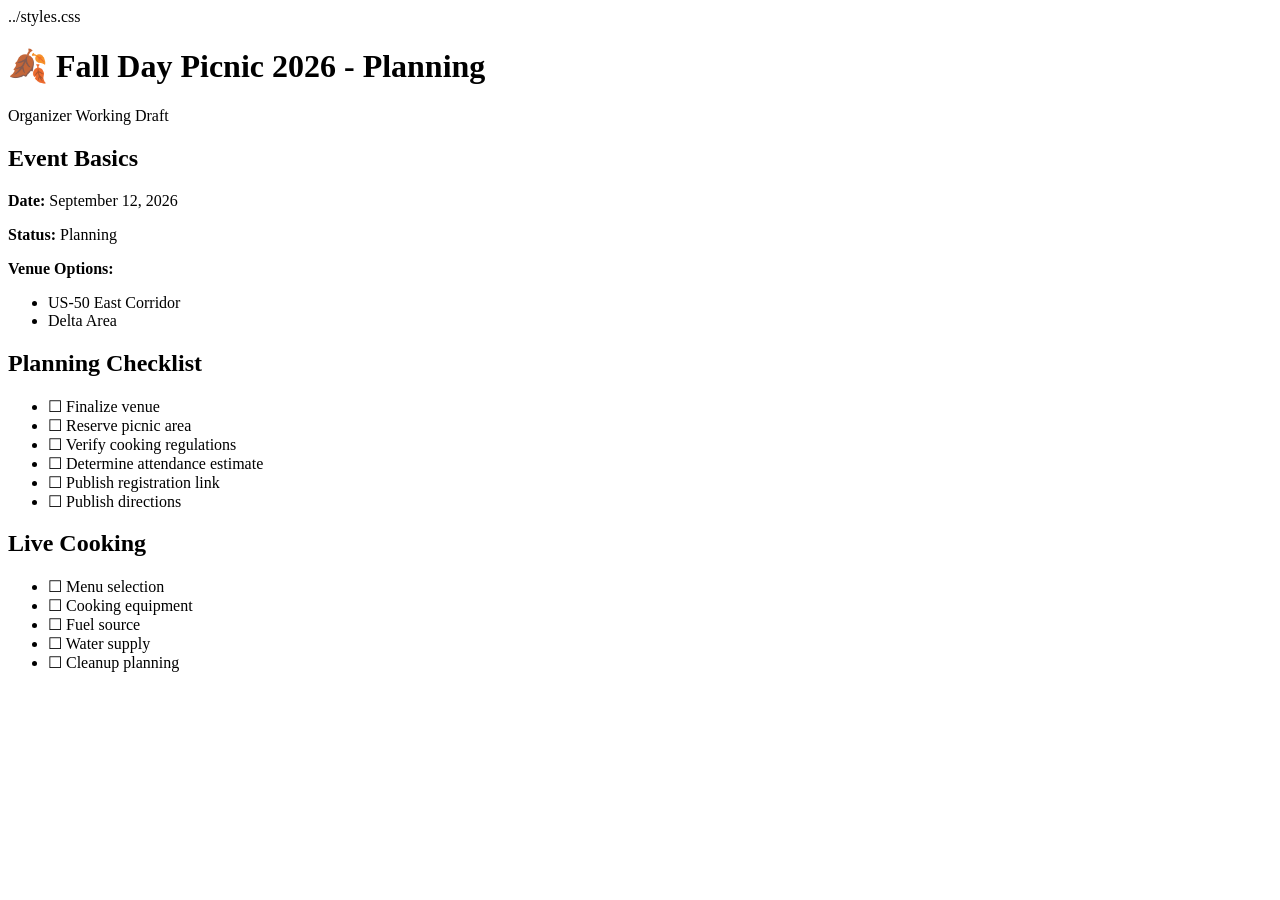
==== events/fall-2026-planning.html @ 95e44ed2 "Add fall picnic planning and public event pages" ====
<!DOCTYPE html>
<html lang="en">
<head>
<meta charset="UTF-8">
<meta name="viewport" content="width=device-width, initial-scale=1">
<title>Fall Day Picnic 2026 Planning | Namma Folsom</title>
../styles.css
</head>

<body>

<div class="header">
    <h1>🍂 Fall Day Picnic 2026 - Planning</h1>
    <p>Organizer Working Draft</p>
</div>

<div class="content">

<div class="event-card">

<h2>Event Basics</h2>

<p><strong>Date:</strong> September 12, 2026</p>

<p><strong>Status:</strong> Planning</p>

<p><strong>Venue Options:</strong></p>

<ul>
<li>US-50 East Corridor</li>
<li>Delta Area</li>
</ul>

</div>

<div class="event-card">

<h2>Planning Checklist</h2>

<ul>
<li>☐ Finalize venue</li>
<li>☐ Reserve picnic area</li>
<li>☐ Verify cooking regulations</li>
<li>☐ Determine attendance estimate</li>
<li>☐ Publish registration link</li>
<li>☐ Publish directions</li>
</ul>

</div>

<div class="event-card">

<h2>Live Cooking</h2>

<ul>
<li>☐ Menu selection</li>
<li>☐ Cooking equipment</li>
<li>☐ Fuel source</li>
<li>☐ Water supply</li>
<li>☐ Cleanup planning</li>
</ul>

</div>

</div>

</body>
</html>
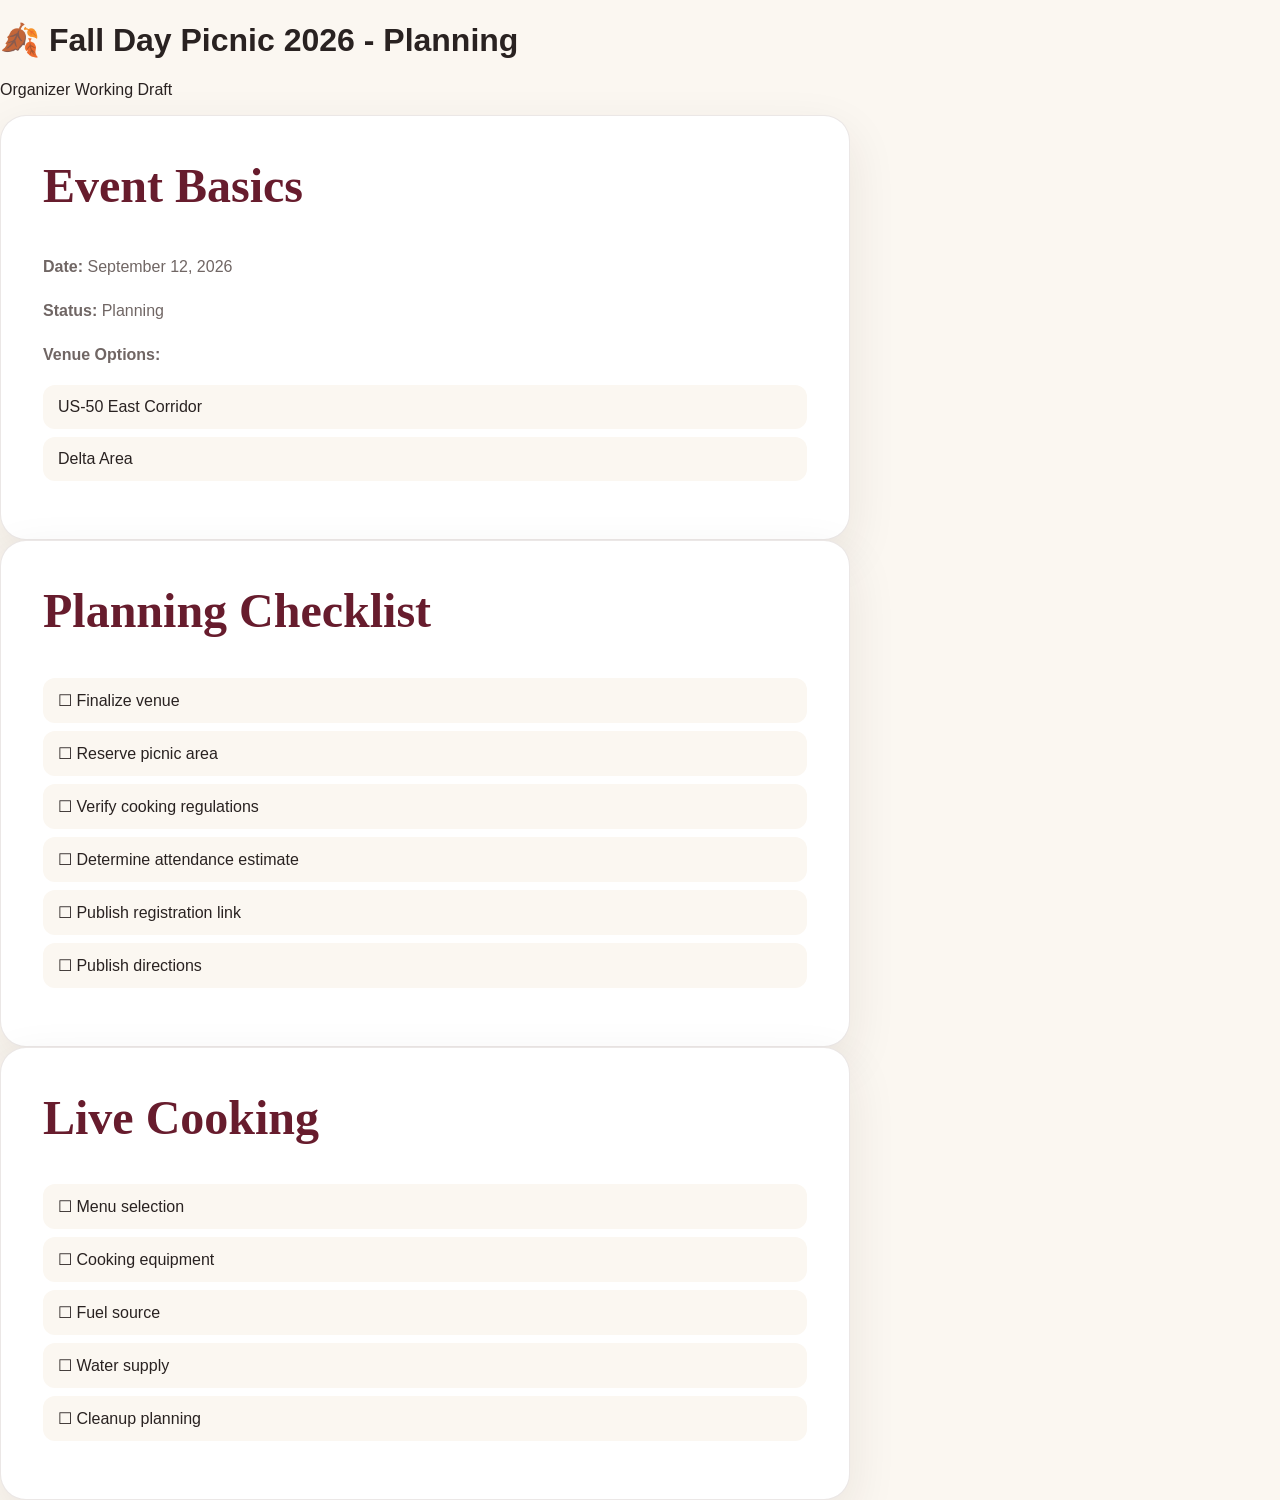
==== commit b86d5c0f: "Fix planning page stylesheet tag" ====
--- a/events/fall-2026-planning.html
+++ b/events/fall-2026-planning.html
@@ -4,7 +4,7 @@
 <meta charset="UTF-8">
 <meta name="viewport" content="width=device-width, initial-scale=1">
 <title>Fall Day Picnic 2026 Planning | Namma Folsom</title>
-../styles.css
+<link rel="stylesheet" href="../styles.css">
 </head>
 
 <body>
--- a/styles.css
+++ b/styles.css
@@ -0,0 +1,947 @@
+/* ========================================
+   Namma Folsom — Modern Community Design
+   ======================================== */
+
+* {
+    box-sizing: border-box;
+}
+
+html {
+    scroll-behavior: smooth;
+}
+
+:root {
+    --wine: #671c2d;
+    --wine-dark: #42101d;
+    --wine-light: #8b3044;
+
+    --gold: #e9a83b;
+    --gold-soft: #ffd98d;
+
+    --cream: #fbf7f1;
+    --cream-dark: #f2e9dd;
+
+    --green: #536b59;
+
+    --text: #292221;
+    --muted: #706664;
+
+    --white: #ffffff;
+
+    --border: rgba(88, 57, 48, 0.12);
+
+    --shadow:
+        0 18px 50px rgba(60, 28, 25, 0.09);
+}
+
+
+/* ========================================
+   Global
+   ======================================== */
+
+body {
+    margin: 0;
+
+    background: var(--cream);
+
+    color: var(--text);
+
+    font-family:
+        Inter,
+        -apple-system,
+        BlinkMacSystemFont,
+        "Segoe UI",
+        sans-serif;
+}
+
+a {
+    color: inherit;
+}
+
+
+/* ========================================
+   Navigation
+   ======================================== */
+
+.top-nav {
+    position: sticky;
+
+    top: 0;
+
+    z-index: 1000;
+
+    background: rgba(251, 247, 241, 0.92);
+
+    backdrop-filter: blur(18px);
+
+    border-bottom: 1px solid var(--border);
+}
+
+.nav-inner {
+    max-width: 1200px;
+
+    margin: 0 auto;
+
+    padding: 14px 28px;
+
+    display: flex;
+
+    align-items: center;
+
+    justify-content: space-between;
+
+    gap: 30px;
+}
+
+.nav-brand {
+    display: flex;
+
+    align-items: center;
+
+    gap: 11px;
+
+    font-weight: 750;
+
+    cursor: pointer;
+
+    white-space: nowrap;
+}
+
+.nav-mark {
+    width: 38px;
+    height: 38px;
+
+    border-radius: 12px;
+
+    display: grid;
+
+    place-items: center;
+
+    background: var(--wine);
+
+    color: white;
+
+    font-family: Georgia, serif;
+
+    font-size: 0.88rem;
+
+    box-shadow:
+        0 6px 18px rgba(103, 28, 45, 0.18);
+}
+
+.nav-events {
+    display: flex;
+
+    align-items: center;
+
+    gap: 12px;
+
+    min-width: 0;
+}
+
+.nav-label {
+    color: var(--muted);
+
+    font-size: 0.78rem;
+
+    text-transform: uppercase;
+
+    font-weight: 700;
+
+    letter-spacing: 1.2px;
+}
+
+#eventList {
+    display: flex;
+
+    align-items: center;
+
+    gap: 5px;
+
+    padding: 0;
+
+    margin: 0;
+
+    list-style: none;
+}
+
+#eventList li {
+    padding: 8px 10px;
+
+    border-radius: 999px;
+
+    cursor: pointer;
+
+    font-size: 0.82rem;
+
+    color: #5c5350;
+
+    transition:
+        background 0.2s ease,
+        color 0.2s ease;
+}
+
+#eventList li:hover {
+    color: var(--wine);
+
+    background: var(--cream-dark);
+}
+
+
+/* ========================================
+   Hero
+   ======================================== */
+
+.hero {
+    position: relative;
+
+    overflow: hidden;
+
+    min-height: 540px;
+
+    display: flex;
+
+    align-items: center;
+
+    background:
+        linear-gradient(
+            135deg,
+            #46101f 0%,
+            #6d1d31 55%,
+            #882f3b 100%
+        );
+
+    color: white;
+}
+
+.hero::after {
+    content: "";
+
+    position: absolute;
+
+    inset: 0;
+
+    background-image:
+        radial-gradient(
+            rgba(255, 255, 255, 0.05) 1px,
+            transparent 1px
+        );
+
+    background-size: 25px 25px;
+
+    pointer-events: none;
+}
+
+.hero-content {
+    position: relative;
+
+    z-index: 2;
+
+    width: 100%;
+
+    max-width: 1200px;
+
+    margin: 0 auto;
+
+    padding: 80px 28px 88px;
+}
+
+
+/* ========================================
+   Kannada Branding
+   ======================================== */
+
+.kannada-title {
+    display: inline-block;
+
+    margin-bottom: 22px;
+
+    padding: 10px 20px 12px;
+
+    border: 1px solid rgba(255, 217, 141, 0.55);
+
+    border-radius: 999px;
+
+    background: rgba(255, 217, 141, 0.12);
+
+    color: #ffe4a9;
+
+    font-family:
+        "Noto Sans Kannada",
+        "Tunga",
+        sans-serif;
+
+    font-size: clamp(1.65rem, 3vw, 2.4rem);
+
+    line-height: 1.35;
+
+    font-weight: 700;
+
+    letter-spacing: 0;
+
+    box-shadow:
+        inset 0 0 25px rgba(255, 211, 116, 0.05);
+}
+
+.hero-kicker {
+    margin: 0 0 11px;
+
+    color: var(--gold-soft);
+
+    font-size: 0.85rem;
+
+    font-weight: 700;
+
+    text-transform: uppercase;
+
+    letter-spacing: 2.2px;
+}
+
+.hero h1 {
+    max-width: 800px;
+
+    margin: 0;
+
+    font-family:
+        Georgia,
+        "Times New Roman",
+        serif;
+
+    font-size: clamp(3rem, 6.5vw, 5.8rem);
+
+    line-height: 0.98;
+
+    font-weight: 500;
+
+    letter-spacing: -2px;
+}
+
+.hero h1 span {
+    display: block;
+
+    color: #f5c76c;
+}
+
+.hero-description {
+    max-width: 650px;
+
+    margin: 26px 0 0;
+
+    font-size: 1.12rem;
+
+    line-height: 1.7;
+
+    color: rgba(255, 255, 255, 0.78);
+}
+
+
+/* ========================================
+   Hero buttons
+   ======================================== */
+
+.hero-actions {
+    display: flex;
+
+    flex-wrap: wrap;
+
+    gap: 12px;
+
+    margin-top: 32px;
+}
+
+.primary-btn,
+.secondary-btn {
+    border-radius: 999px;
+
+    padding: 14px 22px;
+
+    font-size: 0.95rem;
+
+    font-weight: 700;
+
+    text-decoration: none;
+
+    cursor: pointer;
+
+    transition:
+        transform 0.2s ease,
+        background 0.2s ease,
+        box-shadow 0.2s ease;
+}
+
+.primary-btn {
+    background: var(--gold);
+
+    color: #3c260b;
+
+    border: 1px solid var(--gold);
+
+    box-shadow:
+        0 10px 26px rgba(233, 168, 59, 0.24);
+}
+
+.primary-btn:hover {
+    transform: translateY(-2px);
+
+    box-shadow:
+        0 15px 34px rgba(233, 168, 59, 0.32);
+}
+
+.secondary-btn {
+    background: rgba(255, 255, 255, 0.06);
+
+    border: 1px solid rgba(255, 255, 255, 0.25);
+
+    color: white;
+}
+
+.secondary-btn:hover {
+    background: rgba(255, 255, 255, 0.13);
+}
+
+
+/* ========================================
+   Decorative background
+   ======================================== */
+
+.hero-glow {
+    position: absolute;
+
+    border-radius: 50%;
+
+    filter: blur(2px);
+}
+
+.hero-glow-one {
+    width: 420px;
+    height: 420px;
+
+    right: -100px;
+    top: -100px;
+
+    background:
+        rgba(233, 168, 59, 0.11);
+}
+
+.hero-glow-two {
+    width: 330px;
+    height: 330px;
+
+    right: 200px;
+    bottom: -220px;
+
+    background:
+        rgba(255, 255, 255, 0.05);
+}
+
+
+/* ========================================
+   Main content
+   ======================================== */
+
+.main-content {
+    max-width: 1200px;
+
+    margin: 0 auto;
+
+    padding: 75px 28px 90px;
+}
+
+
+/* ========================================
+   Welcome
+   ======================================== */
+
+.welcome-section {
+    max-width: 750px;
+
+    margin-bottom: 75px;
+}
+
+.welcome-section .eyebrow,
+.section-heading .eyebrow {
+    display: inline-block;
+
+    color: var(--wine);
+
+    font-size: 0.75rem;
+
+    font-weight: 800;
+
+    text-transform: uppercase;
+
+    letter-spacing: 2px;
+
+    margin-bottom: 9px;
+}
+
+.welcome-section h2,
+.section-heading h2 {
+    margin: 0 0 18px;
+
+    font-family:
+        Georgia,
+        "Times New Roman",
+        serif;
+
+    font-size: clamp(2.2rem, 4vw, 3.4rem);
+
+    font-weight: 500;
+
+    color: var(--text);
+
+    letter-spacing: -1px;
+}
+
+.welcome-section p,
+.section-heading p {
+    font-size: 1.05rem;
+
+    color: var(--muted);
+
+    line-height: 1.8;
+}
+
+
+/* ========================================
+   Upcoming Events
+   ======================================== */
+
+.section-heading {
+    margin-bottom: 30px;
+}
+
+.section-heading p {
+    max-width: 650px;
+
+    margin-bottom: 0;
+}
+
+.event-grid {
+    display: grid;
+
+    grid-template-columns:
+        repeat(2, minmax(0, 1fr));
+
+    gap: 18px;
+}
+
+
+/* ========================================
+   Modern cards
+   ======================================== */
+
+.calendar-card {
+    position: relative;
+
+    min-height: 310px;
+
+    padding: 29px;
+
+    border: 1px solid var(--border);
+
+    border-radius: 24px;
+
+    background: rgba(255, 255, 255, 0.78);
+
+    box-shadow:
+        0 7px 28px rgba(60, 28, 25, 0.04);
+
+    transition:
+        transform 0.25s ease,
+        box-shadow 0.25s ease,
+        border 0.25s ease;
+}
+
+.calendar-card:hover {
+    transform: translateY(-5px);
+
+    border-color: rgba(103, 28, 45, 0.2);
+
+    box-shadow: var(--shadow);
+}
+
+.calendar-card.featured-event {
+    background:
+        linear-gradient(
+            145deg,
+            #fffdfa,
+            #f8eee3
+        );
+
+    border-color: rgba(233, 168, 59, 0.38);
+}
+
+.event-icon {
+    font-size: 2.5rem;
+
+    margin-bottom: 18px;
+}
+
+.event-status {
+    position: absolute;
+
+    top: 28px;
+    right: 28px;
+
+    padding: 6px 10px;
+
+    border-radius: 999px;
+
+    background: #f6dfad;
+
+    color: #704711;
+
+    font-size: 0.68rem;
+
+    font-weight: 800;
+
+    text-transform: uppercase;
+
+    letter-spacing: 0.8px;
+}
+
+.event-status.planning {
+    color: #496050;
+
+    background: #e7eee6;
+}
+
+.calendar-card h3 {
+    margin: 0 0 8px;
+
+    font-family:
+        Georgia,
+        "Times New Roman",
+        serif;
+
+    color: var(--text);
+
+    font-size: 1.55rem;
+
+    font-weight: 600;
+}
+
+.calendar-card p {
+    color: var(--muted);
+
+    line-height: 1.65;
+}
+
+.calendar-card .event-date {
+    color: var(--wine);
+
+    font-size: 0.9rem;
+
+    font-weight: 700;
+}
+
+.event-link {
+    display: inline-block;
+
+    margin-top: 9px;
+
+    color: var(--wine);
+
+    text-decoration: none;
+
+    font-weight: 750;
+}
+
+.event-link:hover {
+    text-decoration: underline;
+}
+
+.coming-soon {
+    display: inline-block;
+
+    margin-top: 12px;
+
+    color: #928783;
+
+    font-size: 0.85rem;
+
+    font-weight: 650;
+}
+
+
+/* ========================================
+   RSVP
+   ======================================== */
+
+.rsvp-btn {
+    display: inline-block;
+
+    margin-top: 15px;
+
+    padding: 11px 18px;
+
+    border-radius: 999px;
+
+    background: var(--wine);
+
+    color: white;
+
+    text-decoration: none;
+
+    font-weight: 700;
+
+    font-size: 0.88rem;
+
+    transition:
+        transform 0.2s ease,
+        background 0.2s ease;
+}
+
+.rsvp-btn:hover {
+    background: var(--wine-dark);
+
+    transform: translateY(-1px);
+}
+
+
+/* ========================================
+   Individual Event Page/Card
+   ======================================== */
+
+.event-card {
+    max-width: 850px;
+
+    padding: 42px;
+
+    background: white;
+
+    border: 1px solid var(--border);
+
+    border-radius: 26px;
+
+    box-shadow: var(--shadow);
+}
+
+.event-card h2 {
+    margin-top: 0;
+
+    color: var(--wine);
+
+    font-family: Georgia, serif;
+
+    font-size: clamp(2rem, 4vw, 3rem);
+}
+
+.event-card h3 {
+    margin-top: 30px;
+
+    color: var(--green);
+}
+
+.event-card p {
+    color: var(--muted);
+
+    line-height: 1.75;
+}
+
+.event-card ul {
+    padding: 0;
+
+    list-style: none;
+}
+
+.event-card li {
+    padding: 13px 15px;
+
+    margin: 8px 0;
+
+    background: var(--cream);
+
+    border-radius: 12px;
+}
+
+
+/* ========================================
+   Forms
+   ======================================== */
+
+input,
+textarea,
+select {
+    width: 100%;
+
+    max-width: 550px;
+
+    padding: 12px 13px;
+
+    border: 1px solid #d9cdc2;
+
+    border-radius: 10px;
+
+    background: white;
+
+    font: inherit;
+}
+
+input:focus,
+textarea:focus,
+select:focus {
+    outline: none;
+
+    border-color: var(--gold);
+
+    box-shadow:
+        0 0 0 3px rgba(233, 168, 59, 0.14);
+}
+
+button {
+    font-family: inherit;
+}
+
+
+/* ========================================
+   Footer
+   ======================================== */
+
+.footer {
+    border-top: 1px solid var(--border);
+
+    background: #f4ece3;
+}
+
+.footer-inner {
+    max-width: 1200px;
+
+    margin: 0 auto;
+
+    padding: 35px 28px;
+
+    display: flex;
+
+    justify-content: space-between;
+
+    align-items: center;
+
+    gap: 25px;
+}
+
+.footer strong {
+    display: block;
+
+    color: var(--wine);
+
+    font-size: 1.15rem;
+}
+
+.footer span {
+    display: block;
+
+    margin-top: 4px;
+
+    font-size: 0.82rem;
+
+    color: var(--muted);
+}
+
+.footer p {
+    margin: 0;
+
+    color: var(--muted);
+
+    font-size: 0.85rem;
+}
+
+
+/* ========================================
+   Mobile
+   ======================================== */
+
+@media (max-width: 900px) {
+
+    .nav-inner {
+        align-items: flex-start;
+    }
+
+    .nav-events {
+        display: none;
+    }
+
+    .hero {
+        min-height: 500px;
+    }
+
+    .event-grid {
+        grid-template-columns: 1fr;
+    }
+
+}
+
+
+@media (max-width: 600px) {
+
+    .nav-inner {
+        padding: 12px 18px;
+    }
+
+    .hero-content {
+        padding:
+            65px 20px
+            70px;
+    }
+
+    .kannada-title {
+        font-size: 1.7rem;
+
+        padding:
+            9px 16px
+            11px;
+    }
+
+    .hero h1 {
+        font-size: 3rem;
+
+        letter-spacing: -1px;
+    }
+
+    .hero-description {
+        font-size: 1rem;
+    }
+
+    .hero-actions {
+        flex-direction: column;
+
+        align-items: flex-start;
+    }
+
+    .main-content {
+        padding:
+            55px 18px
+            65px;
+    }
+
+    .welcome-section {
+        margin-bottom: 55px;
+    }
+
+    .calendar-card {
+        padding: 23px;
+
+        min-height: auto;
+    }
+
+    .event-status {
+        top: 22px;
+
+        right: 22px;
+    }
+
+    .event-card {
+        padding: 26px 21px;
+    }
+
+    .footer-inner {
+        flex-direction: column;
+
+        align-items: flex-start;
+
+        padding:
+            30px 20px;
+    }
+
+}
